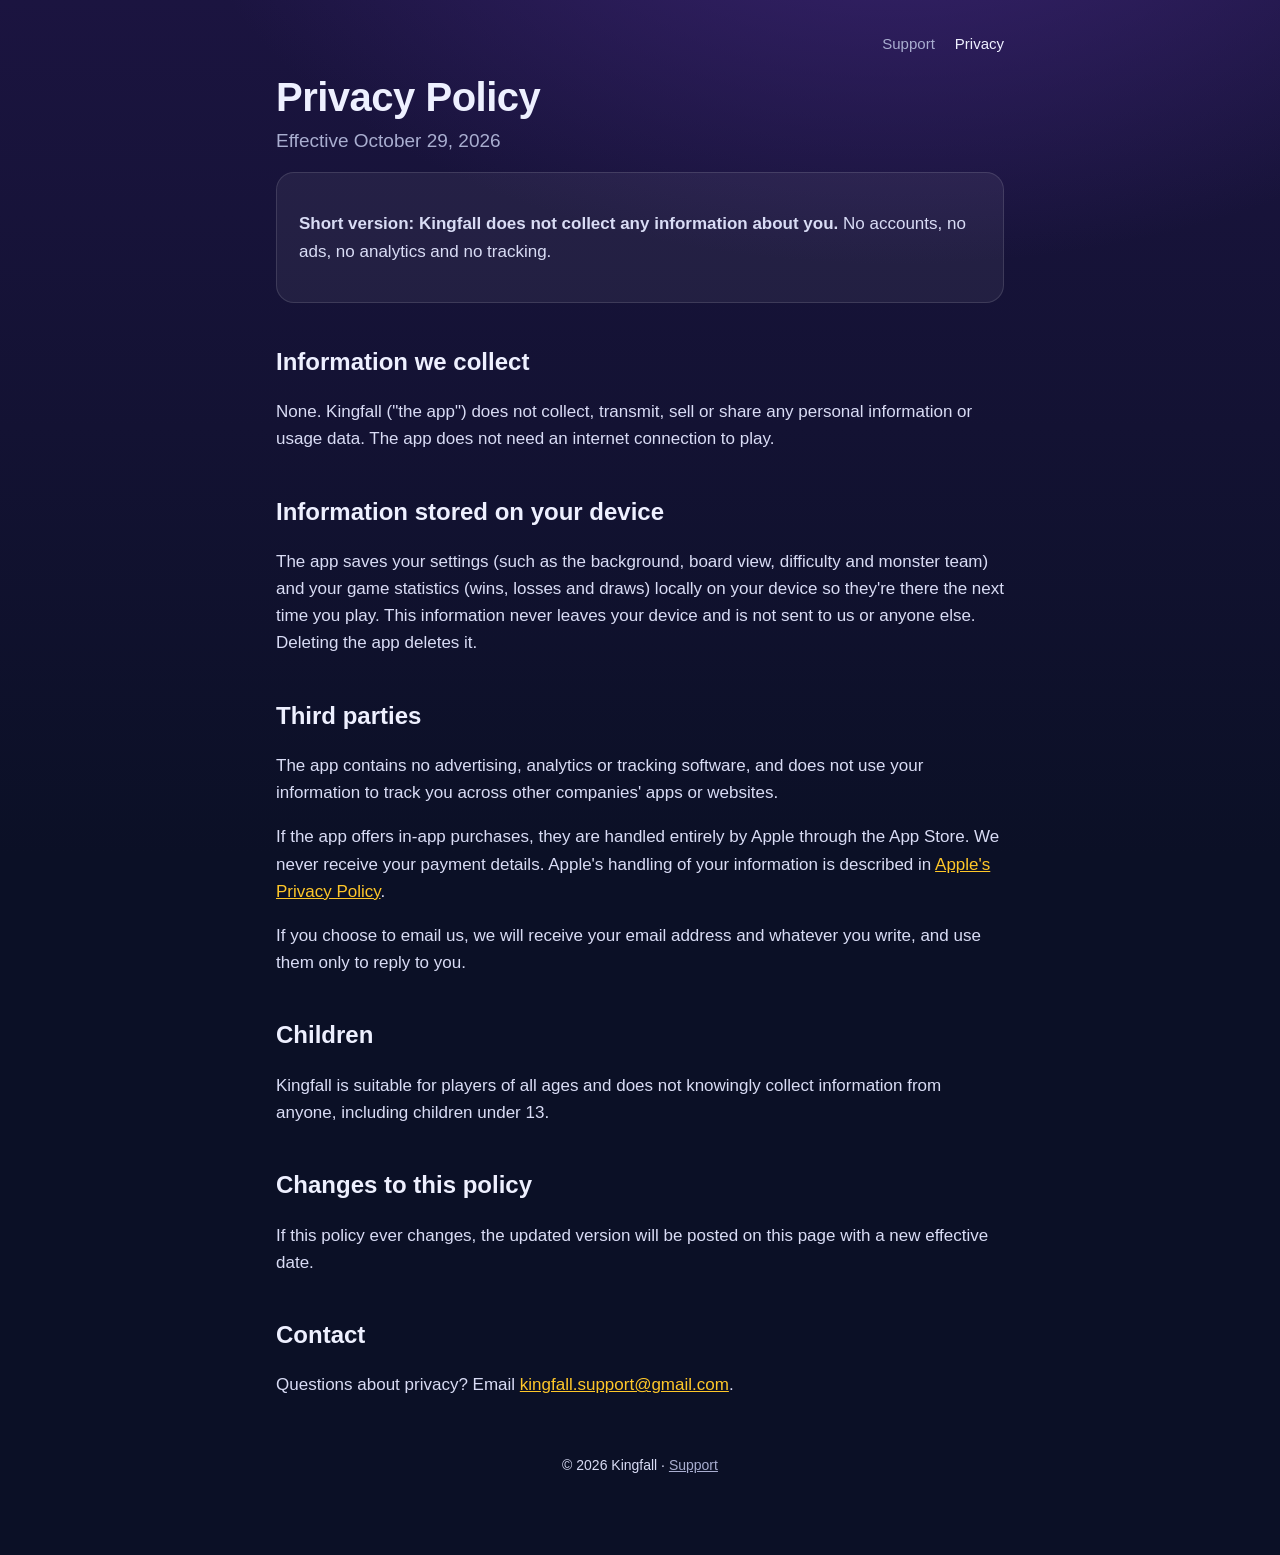
==== privacy.html @ f5383d21 "Support and privacy pages" ====
<!doctype html>
<html lang="en">
<head>
  <meta charset="utf-8">
  <meta name="viewport" content="width=device-width, initial-scale=1">
  <title>Kingfall Privacy Policy</title>
  <meta name="description" content="Kingfall does not collect, store or share any personal information.">
  <link rel="icon" href="icon.png">
  <link rel="stylesheet" href="style.css">
</head>
<body>
  <div class="wrap">
    <nav><a href="./">Support</a><a href="privacy.html" aria-current="page">Privacy</a></nav>

    <h1>Privacy Policy</h1>
    <p class="tag">Effective October 29, 2026</p>

    <div class="card">
      <p><strong>Short version: Kingfall does not collect any information about you.</strong> No accounts, no ads, no analytics and no tracking.</p>
    </div>

    <h2>Information we collect</h2>
    <p>None. Kingfall ("the app") does not collect, transmit, sell or share any personal information or usage data. The app does not need an internet connection to play.</p>

    <h2>Information stored on your device</h2>
    <p>The app saves your settings (such as the background, board view, difficulty and monster team) and your game statistics (wins, losses and draws) locally on your device so they're there the next time you play. This information never leaves your device and is not sent to us or anyone else. Deleting the app deletes it.</p>

    <h2>Third parties</h2>
    <p>The app contains no advertising, analytics or tracking software, and does not use your information to track you across other companies' apps or websites.</p>
    <p>If the app offers in-app purchases, they are handled entirely by Apple through the App Store. We never receive your payment details. Apple's handling of your information is described in <a href="https://www.apple.com/legal/privacy/">Apple's Privacy Policy</a>.</p>
    <p>If you choose to email us, we will receive your email address and whatever you write, and use them only to reply to you.</p>

    <h2>Children</h2>
    <p>Kingfall is suitable for players of all ages and does not knowingly collect information from anyone, including children under 13.</p>

    <h2>Changes to this policy</h2>
    <p>If this policy ever changes, the updated version will be posted on this page with a new effective date.</p>

    <h2>Contact</h2>
    <p>Questions about privacy? Email <a href="mailto:kingfall.support@gmail.com">kingfall.support@gmail.com</a>.</p>

    <footer>
      <p>© 2026 Kingfall · <a href="./">Support</a></p>
    </footer>
  </div>
</body>
</html>
---- style.css ----
:root {
  --bg: #0b1026;
  --bg2: #1b1440;
  --card: rgba(255, 255, 255, 0.06);
  --line: rgba(255, 255, 255, 0.12);
  --text: #eef0ff;
  --muted: #a9aed0;
  --gold: #ffc729;
}
* { box-sizing: border-box; }
html { -webkit-text-size-adjust: 100%; }
body {
  margin: 0;
  color: var(--text);
  background: radial-gradient(1200px 700px at 70% -10%, #3a2470 0%, transparent 60%),
              linear-gradient(180deg, var(--bg2) 0%, var(--bg) 55%);
  background-color: var(--bg);
  min-height: 100vh;
  font: 17px/1.6 -apple-system, BlinkMacSystemFont, "SF Pro Text", "Segoe UI", Roboto, Helvetica, Arial, sans-serif;
}
.wrap { max-width: 760px; margin: 0 auto; padding: 32px 16px 64px; }
nav { display: flex; gap: 20px; justify-content: flex-end; font-size: 15px; }
nav a { color: var(--muted); text-decoration: none; }
nav a:hover, nav a[aria-current] { color: var(--text); }
header { text-align: center; padding: 40px 0 24px; }
header img { width: 128px; height: 128px; border-radius: 28px; box-shadow: 0 12px 40px rgba(0,0,0,.5); }
h1 { font-size: 40px; line-height: 1.15; margin: 18px 0 6px; letter-spacing: -0.5px; }
h1 span { color: var(--gold); }
.tag { color: var(--muted); font-size: 19px; margin: 0; }
h2 { font-size: 24px; margin: 40px 0 12px; }
h3 { font-size: 18px; margin: 22px 0 4px; }
p, li { color: #d9dcf5; }
a { color: var(--gold); }
.card { background: var(--card); border: 1px solid var(--line); border-radius: 18px; padding: 20px 22px; margin: 16px 0; }
.features { display: grid; grid-template-columns: repeat(auto-fit, minmax(200px, 1fr)); gap: 14px; margin-top: 8px; }
.features .card { margin: 0; }
.features b { display: block; color: var(--text); margin-bottom: 4px; }
.features p { margin: 0; font-size: 15px; }
.contact { text-align: center; }
.contact a.button {
  display: inline-block; margin-top: 6px; padding: 12px 22px; border-radius: 999px;
  background: var(--gold); color: #1a1205; font-weight: 600; text-decoration: none;
}
footer { margin-top: 56px; text-align: center; color: var(--muted); font-size: 14px; }
footer a { color: var(--muted); }
@media (max-width: 480px) { h1 { font-size: 32px; } header { padding-top: 24px; } }
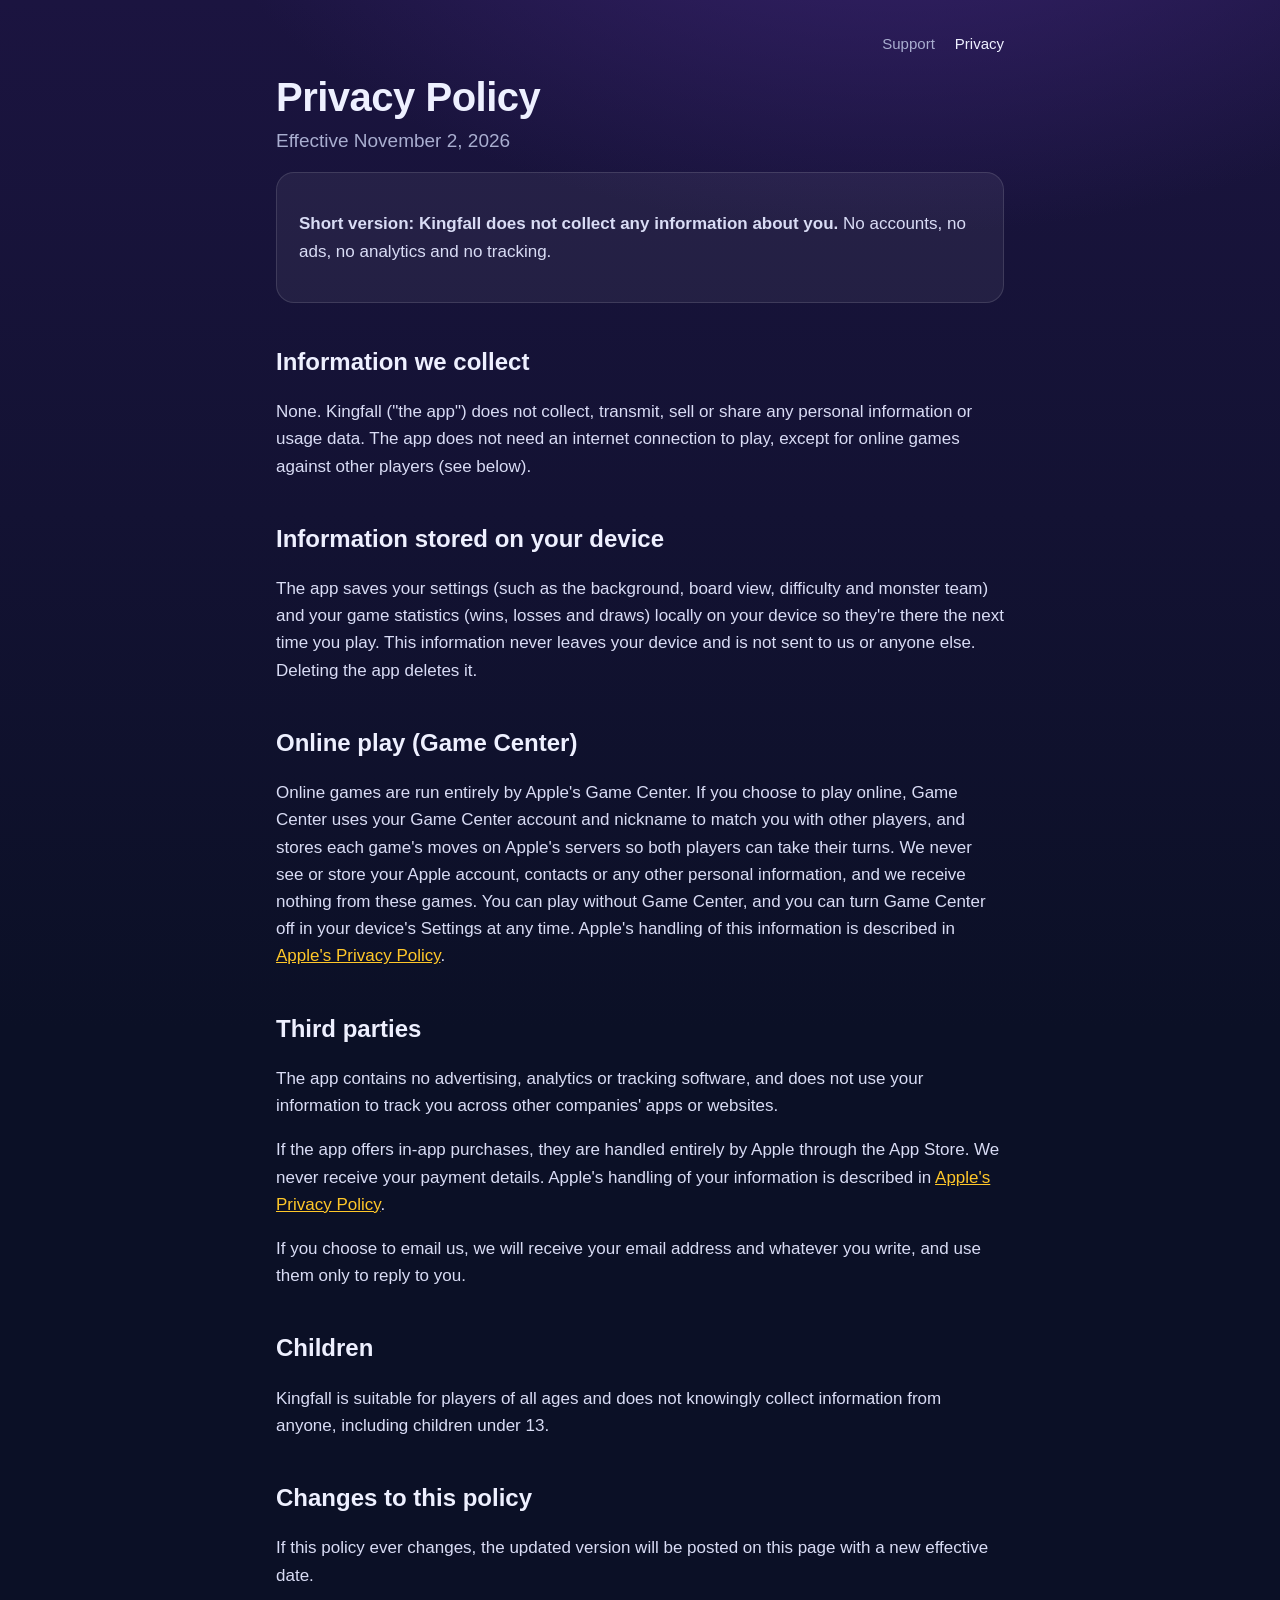
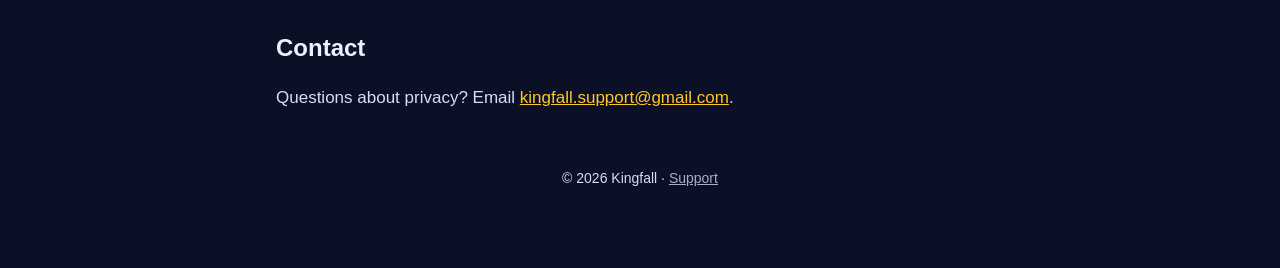
==== commit 5a286dd7: "app-ads.txt; privacy: Game Center" ====
--- a/privacy.html
+++ b/privacy.html
@@ -13,17 +13,20 @@
     <nav><a href="./">Support</a><a href="privacy.html" aria-current="page">Privacy</a></nav>
 
     <h1>Privacy Policy</h1>
-    <p class="tag">Effective October 29, 2026</p>
+    <p class="tag">Effective November 2, 2026</p>
 
     <div class="card">
       <p><strong>Short version: Kingfall does not collect any information about you.</strong> No accounts, no ads, no analytics and no tracking.</p>
     </div>
 
     <h2>Information we collect</h2>
-    <p>None. Kingfall ("the app") does not collect, transmit, sell or share any personal information or usage data. The app does not need an internet connection to play.</p>
+    <p>None. Kingfall ("the app") does not collect, transmit, sell or share any personal information or usage data. The app does not need an internet connection to play, except for online games against other players (see below).</p>
 
     <h2>Information stored on your device</h2>
     <p>The app saves your settings (such as the background, board view, difficulty and monster team) and your game statistics (wins, losses and draws) locally on your device so they're there the next time you play. This information never leaves your device and is not sent to us or anyone else. Deleting the app deletes it.</p>
+
+    <h2>Online play (Game Center)</h2>
+    <p>Online games are run entirely by Apple's Game Center. If you choose to play online, Game Center uses your Game Center account and nickname to match you with other players, and stores each game's moves on Apple's servers so both players can take their turns. We never see or store your Apple account, contacts or any other personal information, and we receive nothing from these games. You can play without Game Center, and you can turn Game Center off in your device's Settings at any time. Apple's handling of this information is described in <a href="https://www.apple.com/legal/privacy/">Apple's Privacy Policy</a>.</p>
 
     <h2>Third parties</h2>
     <p>The app contains no advertising, analytics or tracking software, and does not use your information to track you across other companies' apps or websites.</p>
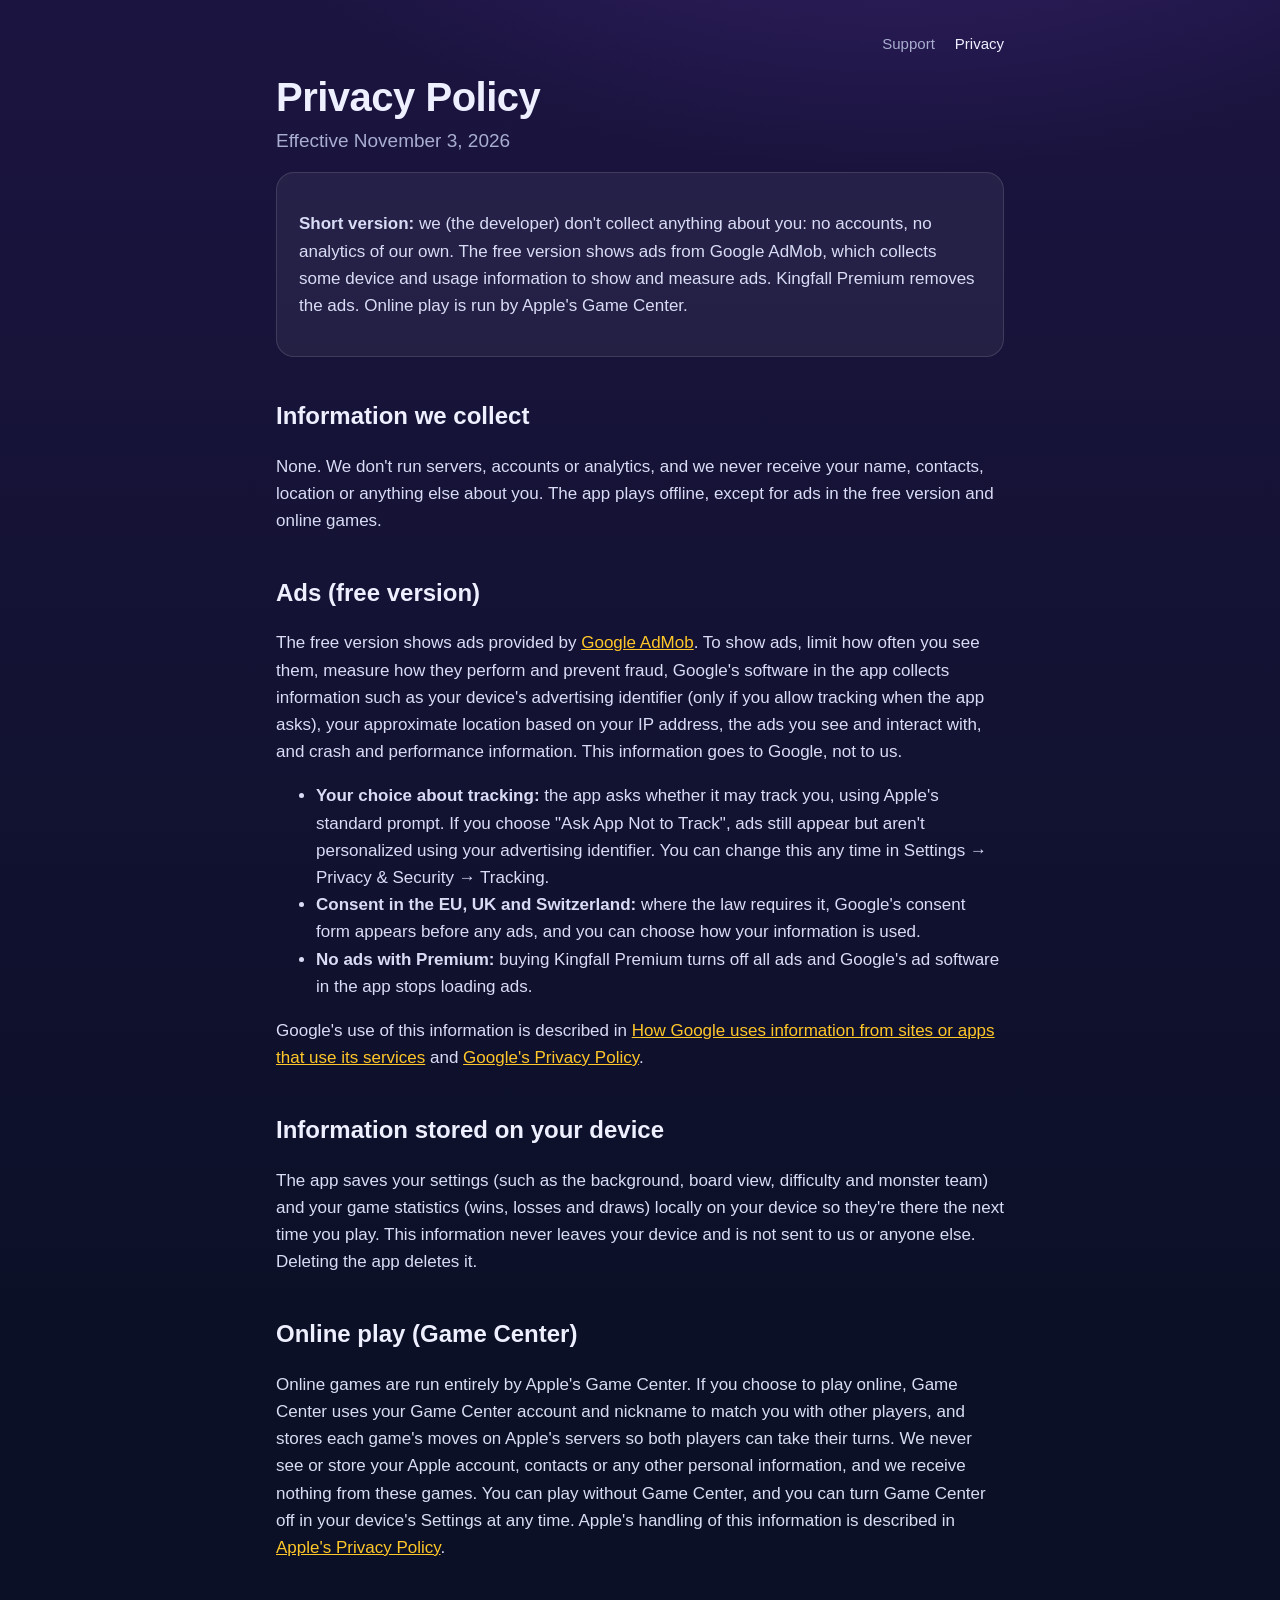
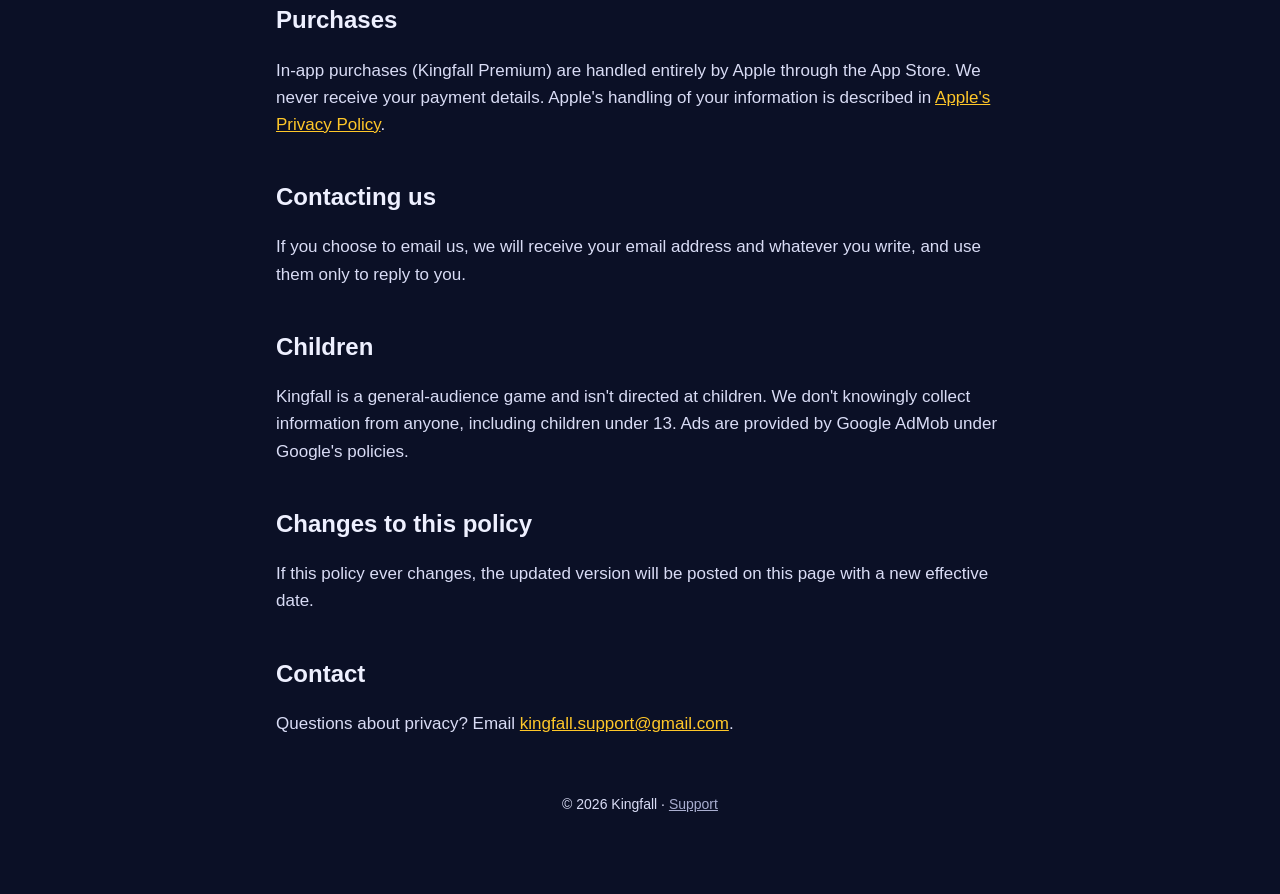
==== commit 7341c0a5: "Privacy policy for ads; app-ads.txt" ====
--- a/privacy.html
+++ b/privacy.html
@@ -4,7 +4,7 @@
   <meta charset="utf-8">
   <meta name="viewport" content="width=device-width, initial-scale=1">
   <title>Kingfall Privacy Policy</title>
-  <meta name="description" content="Kingfall does not collect, store or share any personal information.">
+  <meta name="description" content="How Kingfall handles your information: ads by Google AdMob, online play by Apple Game Center, and nothing collected by us.">
   <link rel="icon" href="icon.png">
   <link rel="stylesheet" href="style.css">
 </head>
@@ -13,14 +13,23 @@
     <nav><a href="./">Support</a><a href="privacy.html" aria-current="page">Privacy</a></nav>
 
     <h1>Privacy Policy</h1>
-    <p class="tag">Effective November 2, 2026</p>
+    <p class="tag">Effective November 3, 2026</p>
 
     <div class="card">
-      <p><strong>Short version: Kingfall does not collect any information about you.</strong> No accounts, no ads, no analytics and no tracking.</p>
+      <p><strong>Short version:</strong> we (the developer) don't collect anything about you: no accounts, no analytics of our own. The free version shows ads from Google AdMob, which collects some device and usage information to show and measure ads. Kingfall Premium removes the ads. Online play is run by Apple's Game Center.</p>
     </div>
 
     <h2>Information we collect</h2>
-    <p>None. Kingfall ("the app") does not collect, transmit, sell or share any personal information or usage data. The app does not need an internet connection to play, except for online games against other players (see below).</p>
+    <p>None. We don't run servers, accounts or analytics, and we never receive your name, contacts, location or anything else about you. The app plays offline, except for ads in the free version and online games.</p>
+
+    <h2>Ads (free version)</h2>
+    <p>The free version shows ads provided by <a href="https://admob.google.com/">Google AdMob</a>. To show ads, limit how often you see them, measure how they perform and prevent fraud, Google's software in the app collects information such as your device's advertising identifier (only if you allow tracking when the app asks), your approximate location based on your IP address, the ads you see and interact with, and crash and performance information. This information goes to Google, not to us.</p>
+    <ul>
+      <li><strong>Your choice about tracking:</strong> the app asks whether it may track you, using Apple's standard prompt. If you choose "Ask App Not to Track", ads still appear but aren't personalized using your advertising identifier. You can change this any time in Settings &rarr; Privacy &amp; Security &rarr; Tracking.</li>
+      <li><strong>Consent in the EU, UK and Switzerland:</strong> where the law requires it, Google's consent form appears before any ads, and you can choose how your information is used.</li>
+      <li><strong>No ads with Premium:</strong> buying Kingfall Premium turns off all ads and Google's ad software in the app stops loading ads.</li>
+    </ul>
+    <p>Google's use of this information is described in <a href="https://policies.google.com/technologies/ads">How Google uses information from sites or apps that use its services</a> and <a href="https://policies.google.com/privacy">Google's Privacy Policy</a>.</p>
 
     <h2>Information stored on your device</h2>
     <p>The app saves your settings (such as the background, board view, difficulty and monster team) and your game statistics (wins, losses and draws) locally on your device so they're there the next time you play. This information never leaves your device and is not sent to us or anyone else. Deleting the app deletes it.</p>
@@ -28,13 +37,14 @@
     <h2>Online play (Game Center)</h2>
     <p>Online games are run entirely by Apple's Game Center. If you choose to play online, Game Center uses your Game Center account and nickname to match you with other players, and stores each game's moves on Apple's servers so both players can take their turns. We never see or store your Apple account, contacts or any other personal information, and we receive nothing from these games. You can play without Game Center, and you can turn Game Center off in your device's Settings at any time. Apple's handling of this information is described in <a href="https://www.apple.com/legal/privacy/">Apple's Privacy Policy</a>.</p>
 
-    <h2>Third parties</h2>
-    <p>The app contains no advertising, analytics or tracking software, and does not use your information to track you across other companies' apps or websites.</p>
-    <p>If the app offers in-app purchases, they are handled entirely by Apple through the App Store. We never receive your payment details. Apple's handling of your information is described in <a href="https://www.apple.com/legal/privacy/">Apple's Privacy Policy</a>.</p>
+    <h2>Purchases</h2>
+    <p>In-app purchases (Kingfall Premium) are handled entirely by Apple through the App Store. We never receive your payment details. Apple's handling of your information is described in <a href="https://www.apple.com/legal/privacy/">Apple's Privacy Policy</a>.</p>
+
+    <h2>Contacting us</h2>
     <p>If you choose to email us, we will receive your email address and whatever you write, and use them only to reply to you.</p>
 
     <h2>Children</h2>
-    <p>Kingfall is suitable for players of all ages and does not knowingly collect information from anyone, including children under 13.</p>
+    <p>Kingfall is a general-audience game and isn't directed at children. We don't knowingly collect information from anyone, including children under 13. Ads are provided by Google AdMob under Google's policies.</p>
 
     <h2>Changes to this policy</h2>
     <p>If this policy ever changes, the updated version will be posted on this page with a new effective date.</p>
